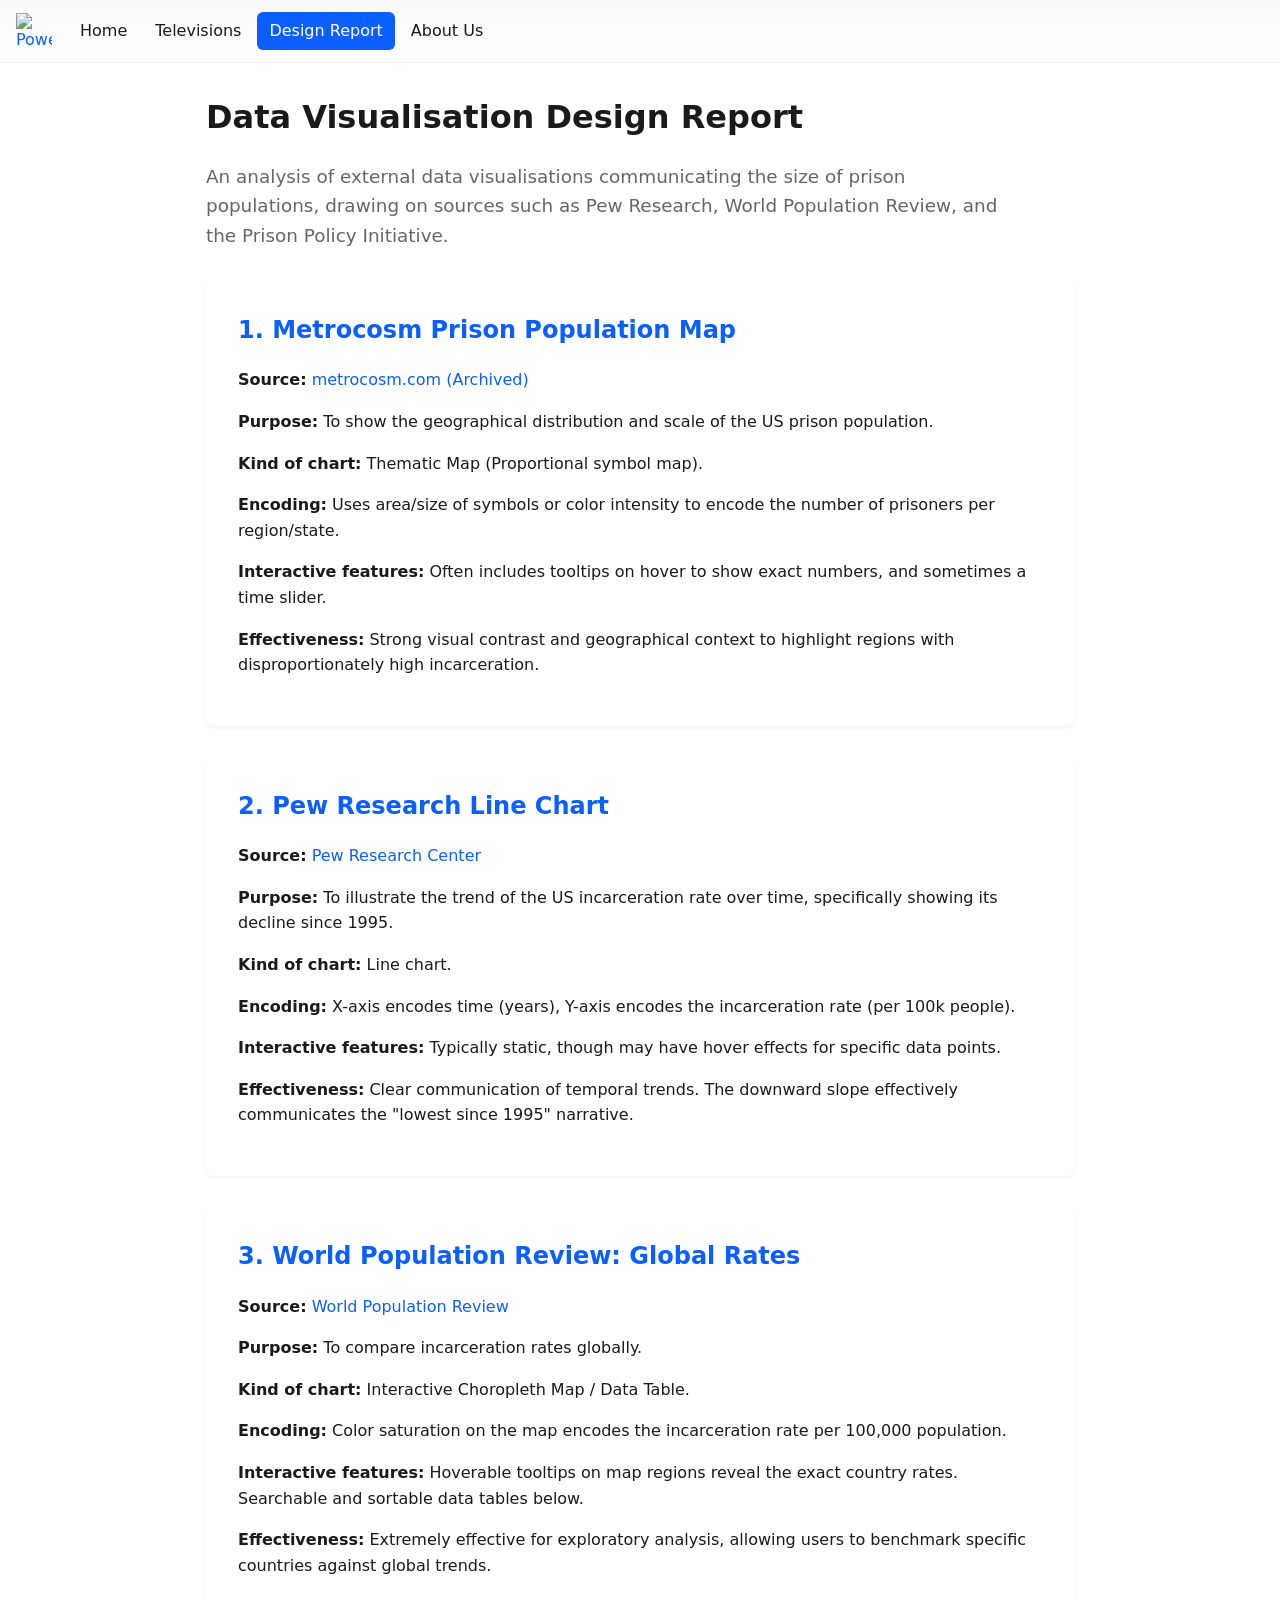
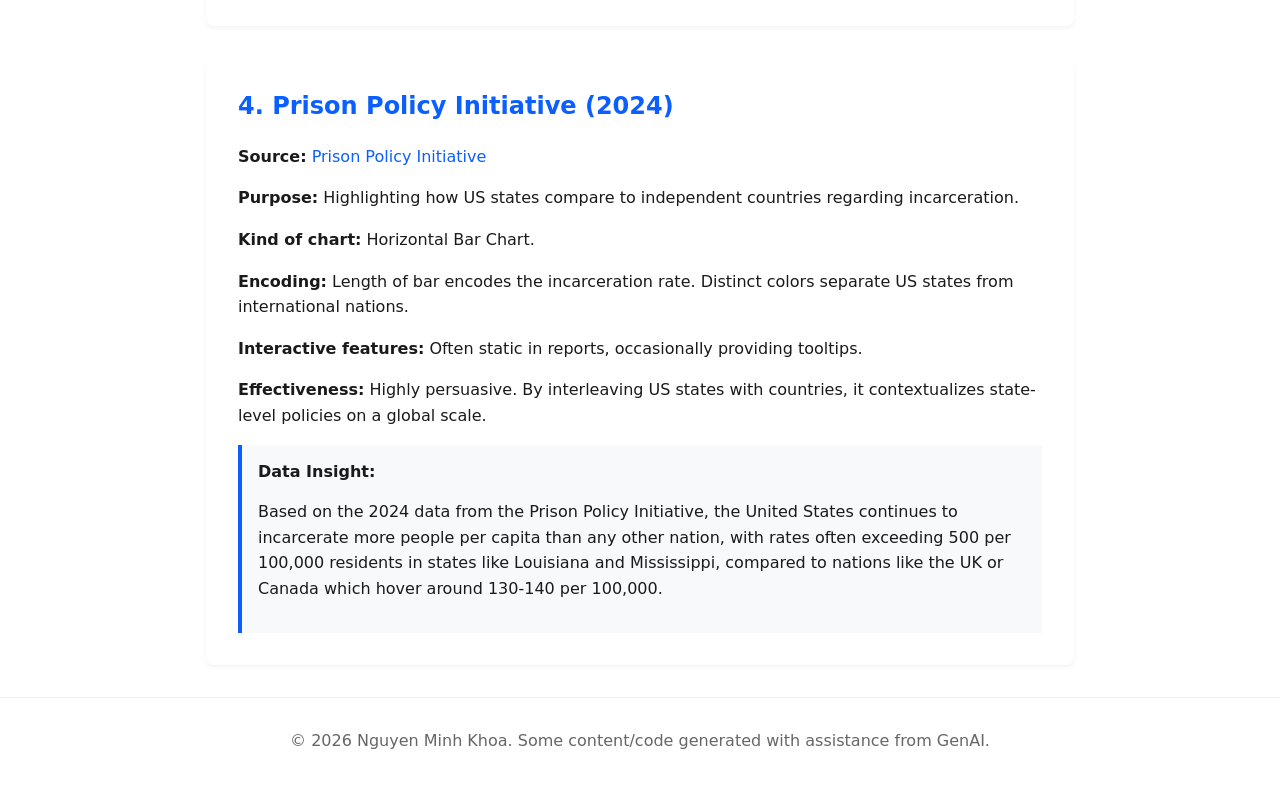
==== design.html @ 0a826f4a "Split Design Report to separate page & Add interactivity to all D3 charts" ====
<!doctype html>
<html lang="en">
  <head>
    <meta charset="utf-8" />
    <meta name="viewport" content="width=device-width,initial-scale=1" />
    <title>Appliance Energy — Design Report</title>
    <link rel="stylesheet" href="css/styles.css" />
    <style>
      .design-container {
        max-width: 900px;
        margin: 2rem auto;
        padding: 0 1rem;
      }
      .vis-section {
        background: #fff;
        border-radius: 8px;
        box-shadow: 0 2px 4px rgba(0,0,0,0.05);
        padding: 2rem;
        margin-bottom: 2rem;
      }
      .vis-section h2 {
        color: var(--brand);
        margin-top: 0;
      }
      .vis-section p {
        line-height: 1.6;
        color: var(--text);
      }
      .vis-section a {
        color: var(--brand);
        text-decoration: none;
      }
      .vis-section a:hover {
        text-decoration: underline;
      }
      .data-demo {
        margin-top: 1rem;
        padding: 1rem;
        background: #f8f9fa;
        border-left: 4px solid var(--brand);
      }
    </style>
  </head>

  <body>
    <header class="site-header">
      <a href="index.html" id="logo" class="logo" aria-label="Home">
        <img
          src="images/PowerIcon.png"
          alt="Power logo"
          width="36"
          height="36"
          aria-hidden="true"
        />
      </a>

      <nav class="top-nav" role="navigation" aria-label="Primary">
        <ul>
          <li><a href="index.html#home" class="nav-link">Home</a></li>
          <li><a href="index.html#televisions" class="nav-link">Televisions</a></li>
          <li><a href="design.html" class="nav-link active" aria-current="page">Design Report</a></li>
          <li><a href="index.html#about" class="nav-link">About Us</a></li>
        </ul>
      </nav>
    </header>

    <main class="design-container">
      <h1>Data Visualisation Design Report</h1>
      <p class="intro-text">
        An analysis of external data visualisations communicating the size of prison populations,
        drawing on sources such as Pew Research, World Population Review, and the Prison Policy Initiative.
      </p>

      <div class="vis-section">
        <h2>1. Metrocosm Prison Population Map</h2>
        <p><strong>Source:</strong> <a href="https://metrocosm.com/prison-population-map/" target="_blank">metrocosm.com (Archived)</a></p>
        <p><strong>Purpose:</strong> To show the geographical distribution and scale of the US prison population.</p>
        <p><strong>Kind of chart:</strong> Thematic Map (Proportional symbol map).</p>
        <p><strong>Encoding:</strong> Uses area/size of symbols or color intensity to encode the number of prisoners per region/state.</p>
        <p><strong>Interactive features:</strong> Often includes tooltips on hover to show exact numbers, and sometimes a time slider.</p>
        <p><strong>Effectiveness:</strong> Strong visual contrast and geographical context to highlight regions with disproportionately high incarceration.</p>
      </div>

      <div class="vis-section">
        <h2>2. Pew Research Line Chart</h2>
        <p><strong>Source:</strong> <a href="https://www.pewresearch.org/short-reads/2021/08/16/americas-incarceration-rate-lowest-since-1995" target="_blank">Pew Research Center</a></p>
        <p><strong>Purpose:</strong> To illustrate the trend of the US incarceration rate over time, specifically showing its decline since 1995.</p>
        <p><strong>Kind of chart:</strong> Line chart.</p>
        <p><strong>Encoding:</strong> X-axis encodes time (years), Y-axis encodes the incarceration rate (per 100k people).</p>
        <p><strong>Interactive features:</strong> Typically static, though may have hover effects for specific data points.</p>
        <p><strong>Effectiveness:</strong> Clear communication of temporal trends. The downward slope effectively communicates the "lowest since 1995" narrative.</p>
      </div>

      <div class="vis-section">
        <h2>3. World Population Review: Global Rates</h2>
        <p><strong>Source:</strong> <a href="https://worldpopulationreview.com/country-rankings/incarceration-rates-by-country" target="_blank">World Population Review</a></p>
        <p><strong>Purpose:</strong> To compare incarceration rates globally.</p>
        <p><strong>Kind of chart:</strong> Interactive Choropleth Map / Data Table.</p>
        <p><strong>Encoding:</strong> Color saturation on the map encodes the incarceration rate per 100,000 population.</p>
        <p><strong>Interactive features:</strong> Hoverable tooltips on map regions reveal the exact country rates. Searchable and sortable data tables below.</p>
        <p><strong>Effectiveness:</strong> Extremely effective for exploratory analysis, allowing users to benchmark specific countries against global trends.</p>
      </div>

      <div class="vis-section">
        <h2>4. Prison Policy Initiative (2024)</h2>
        <p><strong>Source:</strong> <a href="https://www.prisonpolicy.org/global/2024.html" target="_blank">Prison Policy Initiative</a></p>
        <p><strong>Purpose:</strong> Highlighting how US states compare to independent countries regarding incarceration.</p>
        <p><strong>Kind of chart:</strong> Horizontal Bar Chart.</p>
        <p><strong>Encoding:</strong> Length of bar encodes the incarceration rate. Distinct colors separate US states from international nations.</p>
        <p><strong>Interactive features:</strong> Often static in reports, occasionally providing tooltips.</p>
        <p><strong>Effectiveness:</strong> Highly persuasive. By interleaving US states with countries, it contextualizes state-level policies on a global scale.</p>
        
        <div class="data-demo">
          <strong>Data Insight:</strong>
          <p>
            Based on the 2024 data from the Prison Policy Initiative, the United States continues to incarcerate more people per capita than any other nation, with rates often exceeding 500 per 100,000 residents in states like Louisiana and Mississippi, compared to nations like the UK or Canada which hover around 130-140 per 100,000.
          </p>
        </div>
      </div>
    </main>

    <footer class="site-footer">
      <p>
        &copy; <span id="year"></span> Nguyen Minh Khoa. Some content/code generated with assistance from GenAI.
      </p>
    </footer>
    <script>document.getElementById("year").textContent = new Date().getFullYear();</script>
  </body>
</html>
---- css/styles.css ----
/* Simple stylesheet with CSS variables for easy palette changes */
:root{
  --brand: #0b5fff; /* primary brand color - change to match logo */
  --accent: #ff6b35;
  --bg: #ffffff;
  --text: #1a1a1a;
  --muted: #666666;
}

*{box-sizing:border-box}
body{font-family:system-ui,-apple-system,Segoe UI,Roboto,Ubuntu,'Helvetica Neue',Arial; margin:0;color:var(--text);background:var(--bg);line-height:1.4}

.site-header{display:flex;align-items:center;gap:1rem;padding:0.75rem 1rem;border-bottom:1px solid #eee;background:linear-gradient(180deg,rgba(0,0,0,0.02),transparent)}
.logo{color:var(--brand);display:inline-flex;align-items:center;text-decoration:none}
.logo svg{display:block}
.logo img{width:36px;height:36px;display:block}

.top-nav ul{list-style:none;margin:0;padding:0;display:flex;gap:0.25rem}
.top-nav a{display:inline-block;padding:0.5rem 0.75rem;color:var(--text);text-decoration:none;border-radius:6px;transition:background .12s,color .12s,transform .15s}
.top-nav a:hover{background:rgba(11,95,255,0.08);color:var(--brand);transform:translateY(-1px)}
.top-nav a:focus{outline:2px solid rgba(11,95,255,0.25);outline-offset:2px}
.top-nav a[aria-current="page"], .top-nav a.active{background:var(--brand);color:white}

main{padding:1rem}
.page{max-width:900px;margin:0 auto}
.page[hidden]{display:none}

.site-footer{margin-top:2rem;padding:1rem;border-top:1px solid #eee;text-align:center;color:var(--muted)}

/* Responsive: small screens */
@media (max-width:600px){
  .site-header{gap:0.5rem}
  .top-nav ul{gap:0}
  .top-nav a{padding:0.5rem}
}

/* Data Story Styles */
.intro-text {
  font-size: 1.15rem;
  color: var(--muted);
  max-width: 800px;
  margin-bottom: 2rem;
  line-height: 1.6;
}

.story-section {
  margin-bottom: 3rem;
  padding-bottom: 2rem;
  border-bottom: 1px solid #f0f0f0;
}

.story-section:last-child {
  border-bottom: none;
}

.story-section h2 {
  color: var(--brand);
  font-size: 1.5rem;
  margin-bottom: 1rem;
}

figure {
  margin: 1.5rem 0;
  background: #fafafa;
  padding: 1rem;
  border-radius: 8px;
  border: 1px solid #eee;
}

figure img {
  max-width: 100%;
  height: auto;
  display: block;
  margin: 0 auto;
}

figcaption {
  margin-top: 0.75rem;
  font-size: 0.9rem;
  color: var(--muted);
  text-align: center;
  font-style: italic;
}
/* D3 Responsive Container */
.responsive-svg-container {
  margin-right: auto;
  margin-left: auto;
  width: 100%;
  max-width: 1200px;
}
.responsive-svg-container svg {
  width: 100%;
  height: auto;
}

/* Additional styles from week 5 and 6 */
.chart-container {
    display: flex;
    flex-wrap: wrap;
    justify-content: center;
    gap: 20px;
}
.chart-section {
    background: #fff;
    padding: 20px;
    border-radius: 8px;
    box-shadow: 0 4px 6px rgba(0,0,0,0.1);
    width: 45%;
    min-width: 400px;
    display: flex;
    flex-direction: column;
    align-items: center;
}
.chart {
    width: 100%;
    height: 400px;
}
.chart svg {
    width: 100%;
    height: 100%;
}
.axis-label {
    font-size: 12px;
    font-weight: bold;
}
.tooltip {
    position: absolute;
    background: white;
    border: 1px solid #ddd;
    padding: 5px 10px;
    pointer-events: none;
    font-size: 12px;
    opacity: 0;
    transition: opacity 0.2s;
}
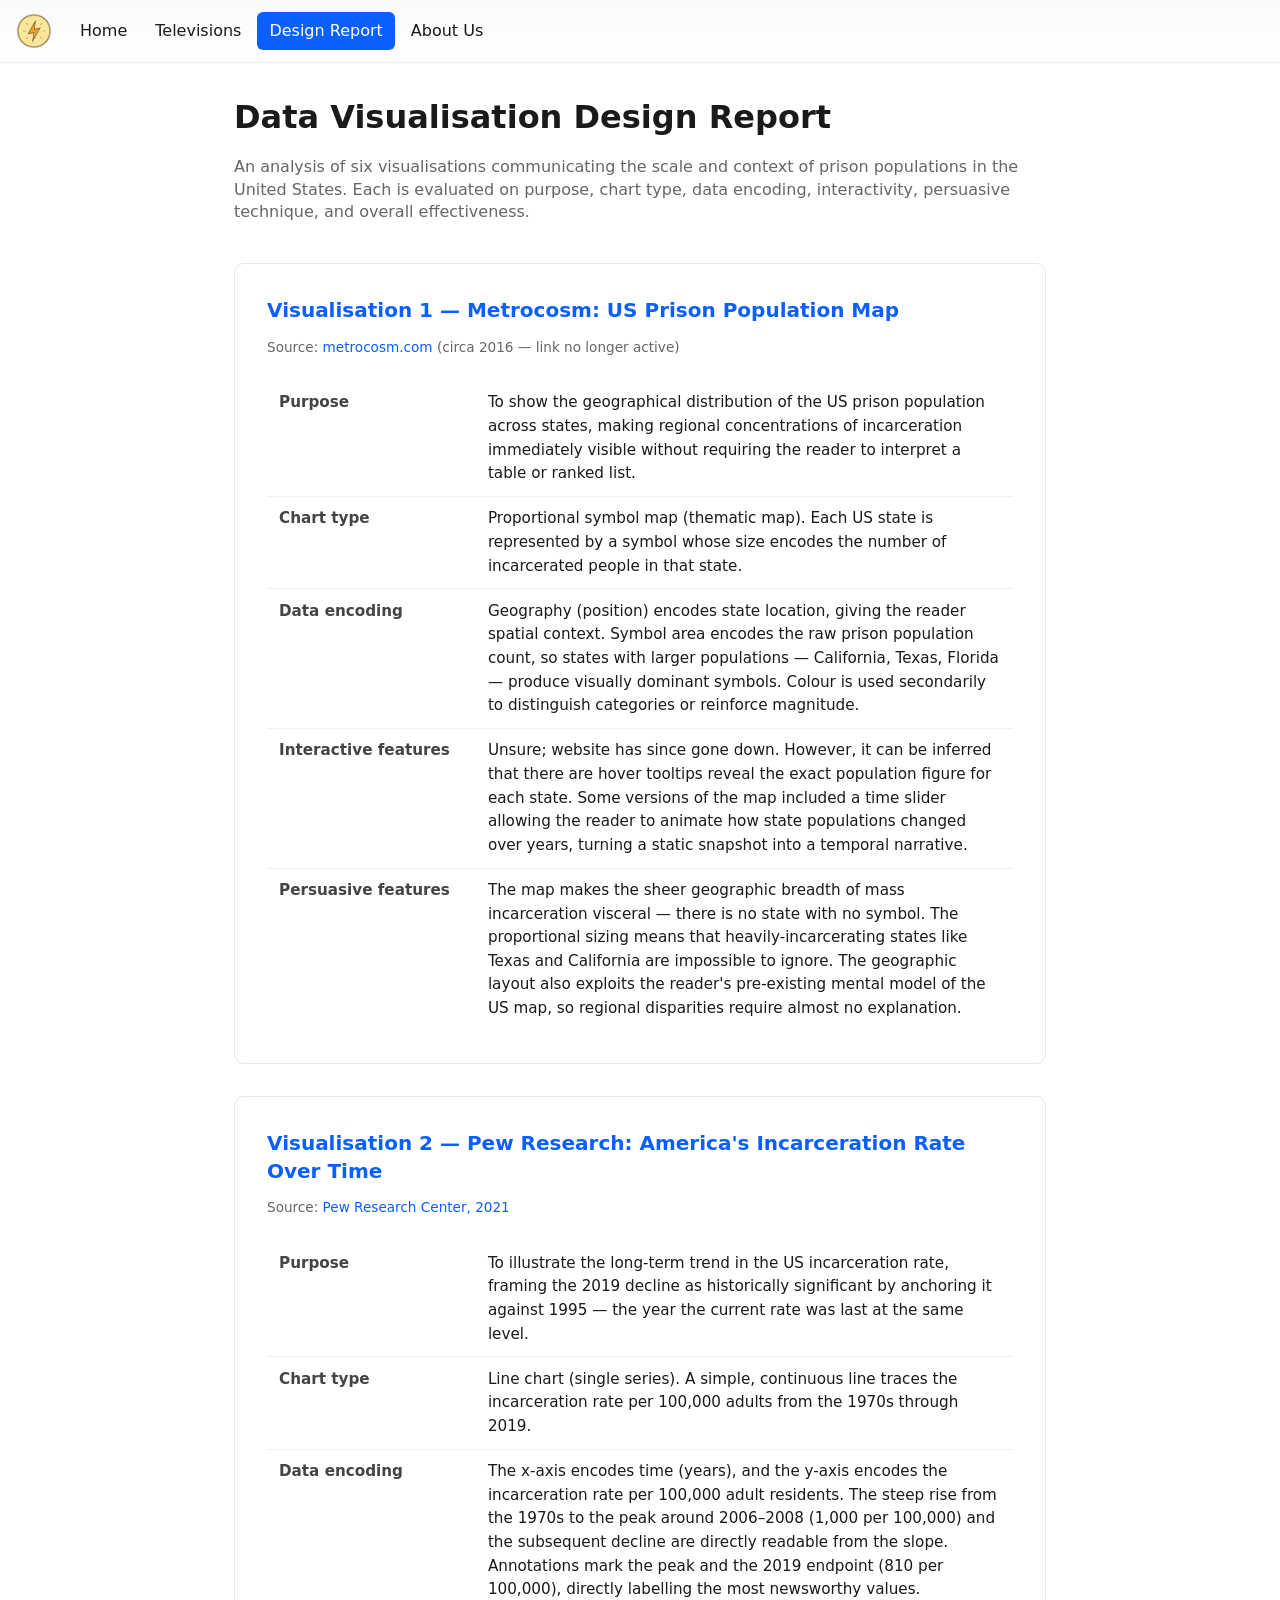
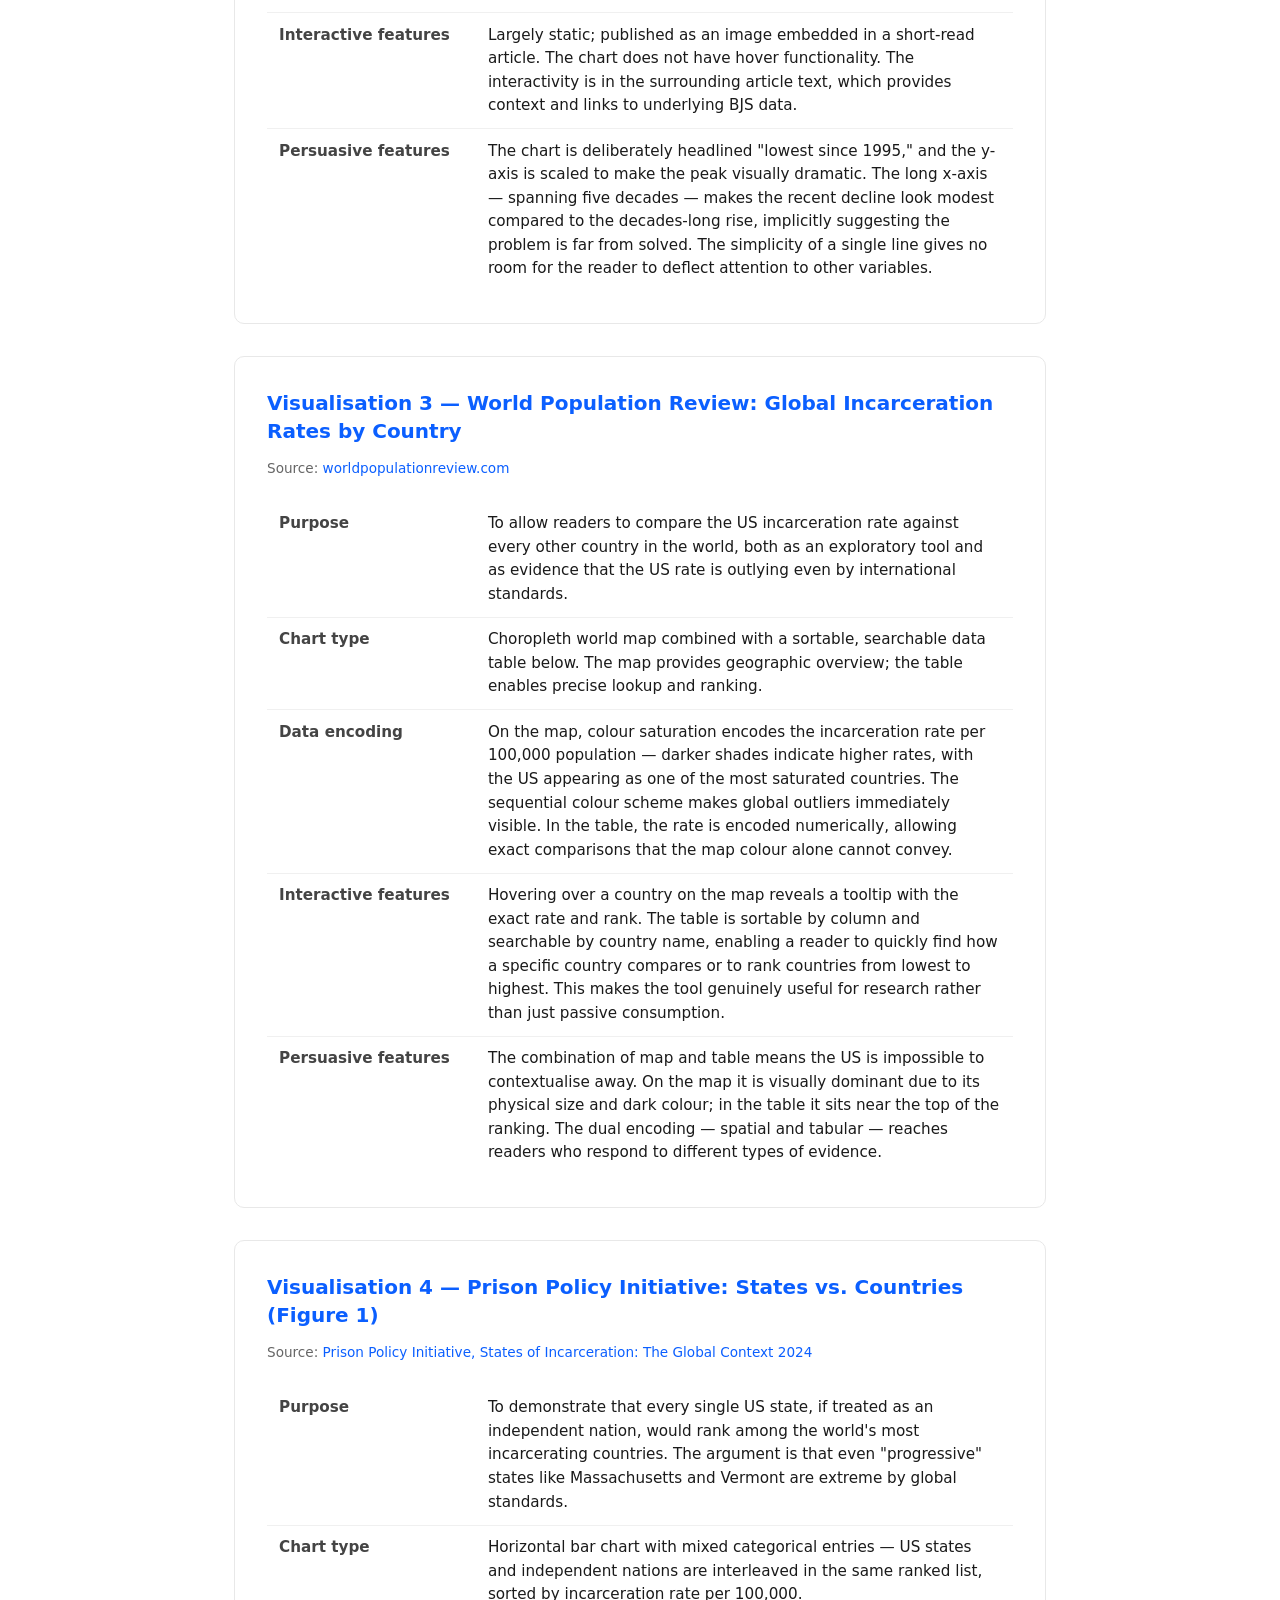
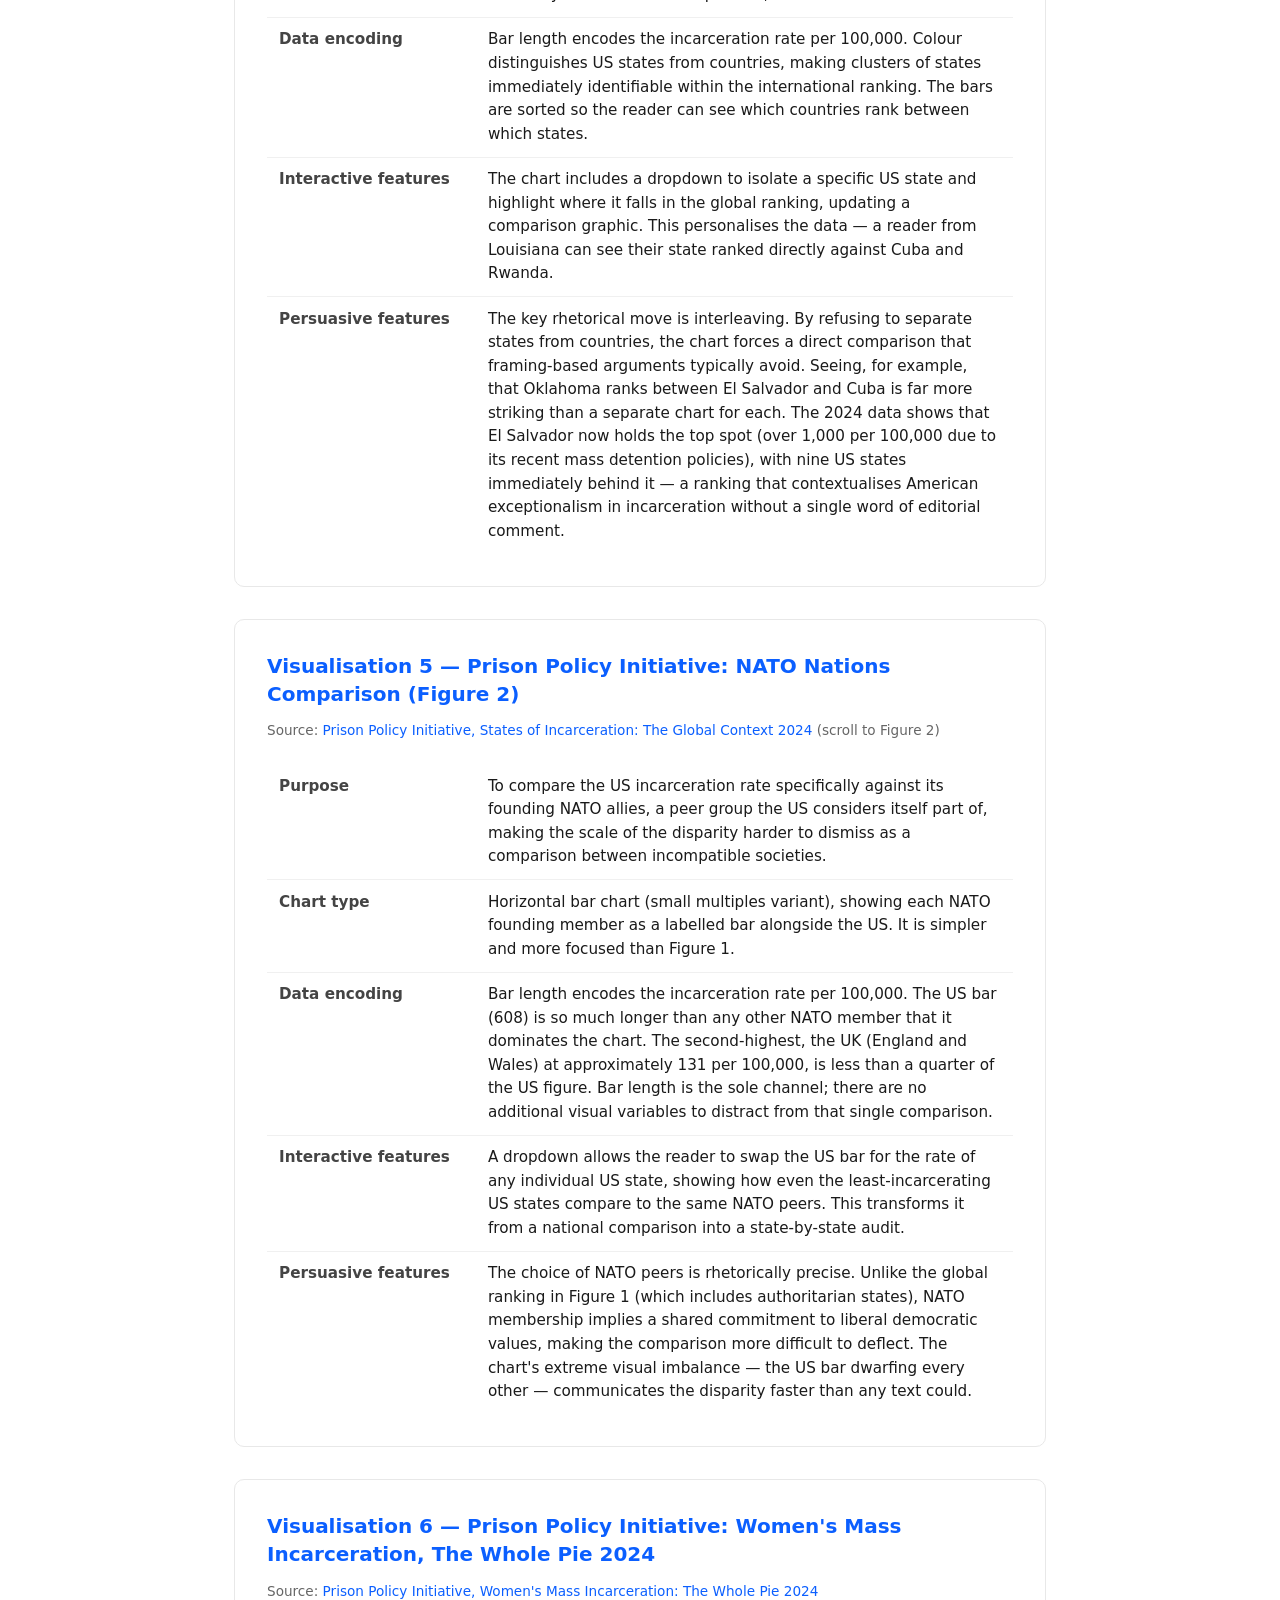
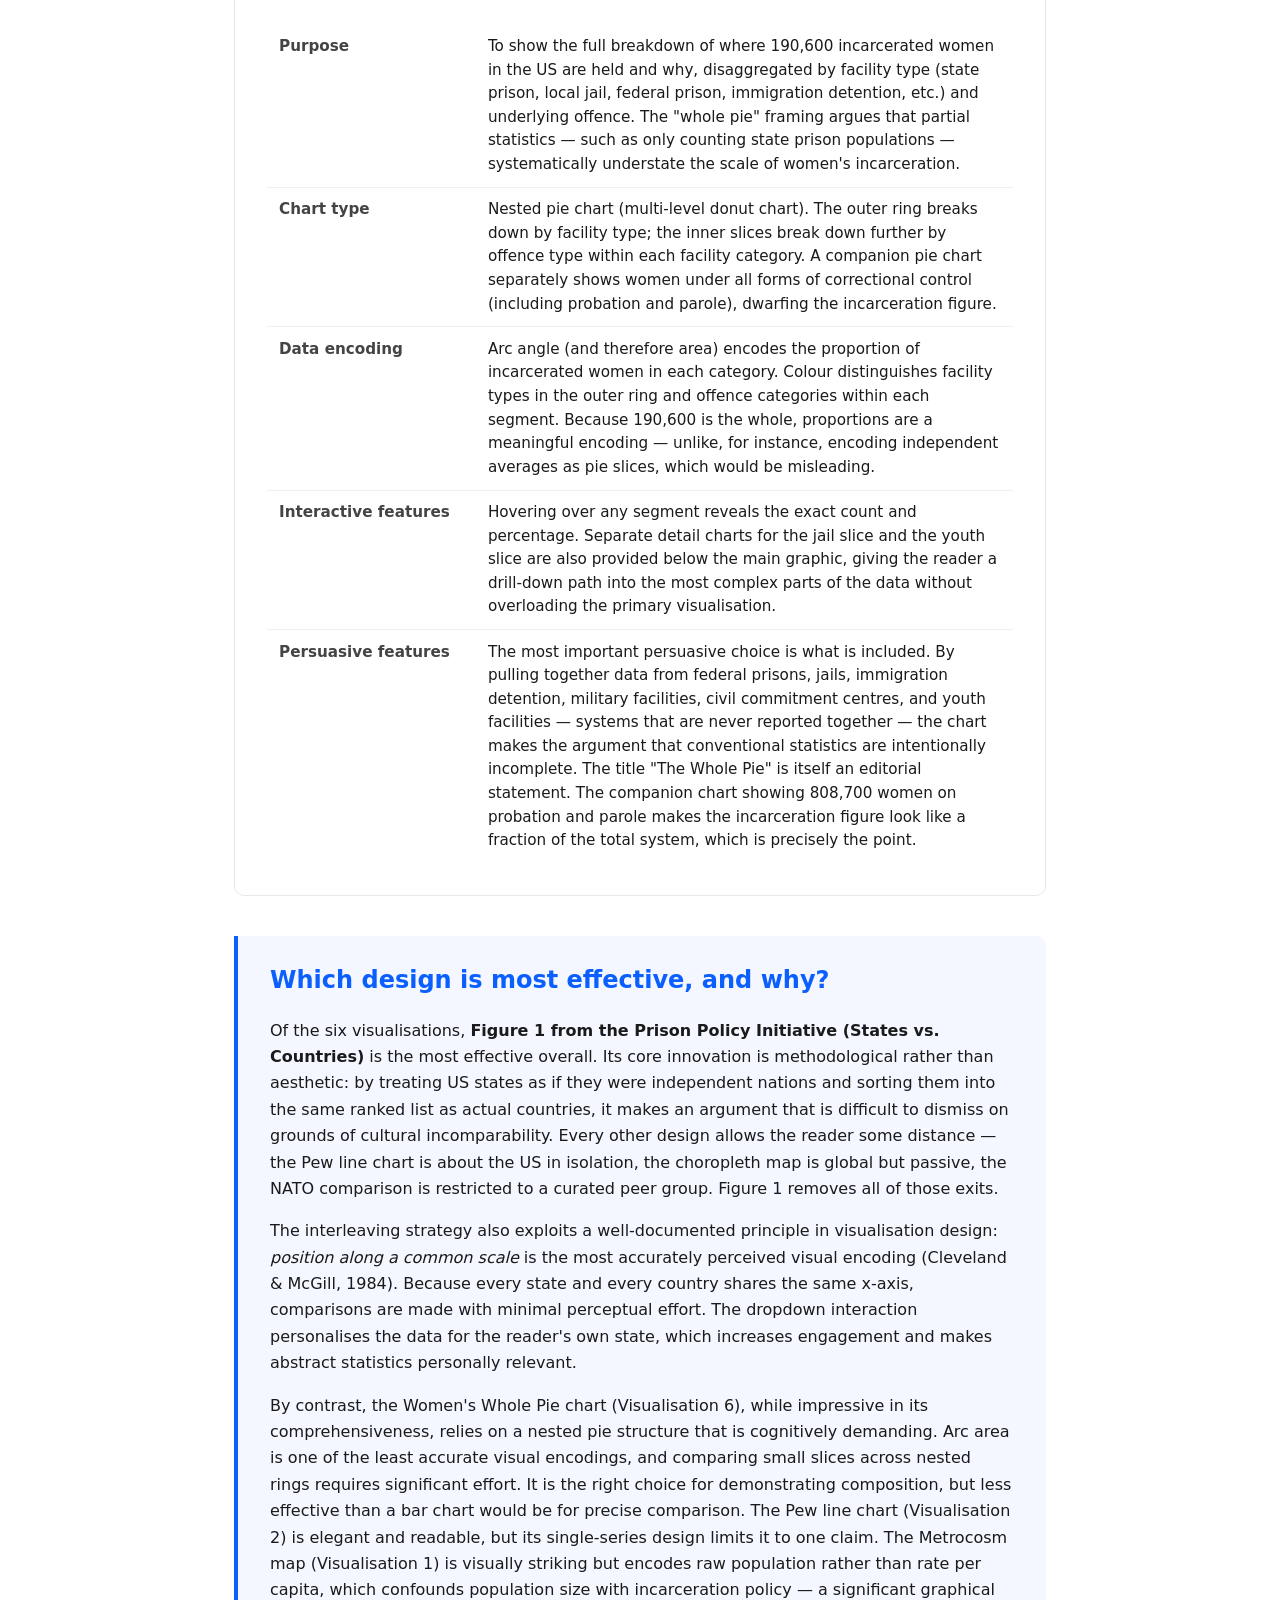
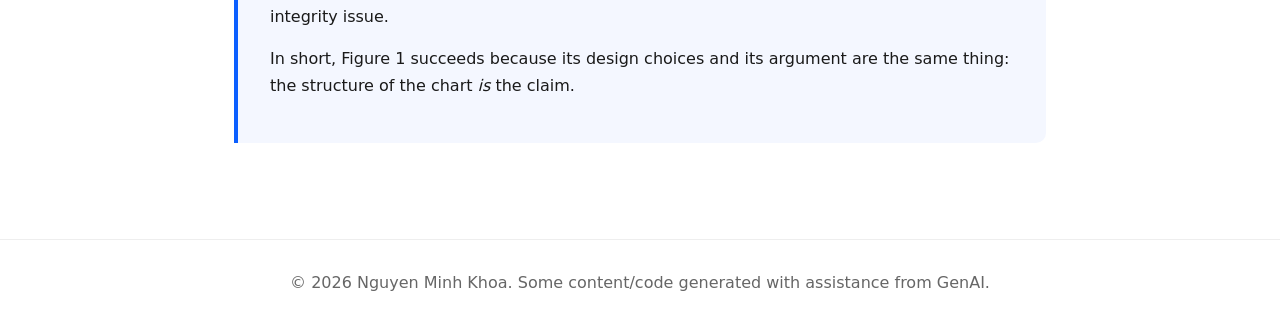
==== commit 0396d1fd: "Complete Week 7 design report with analysis of all 6 visualisations - Cover all 6 required visualisa" ====
--- a/design.html
+++ b/design.html
@@ -7,37 +7,77 @@
     <link rel="stylesheet" href="css/styles.css" />
     <style>
       .design-container {
-        max-width: 900px;
+        max-width: 860px;
         margin: 2rem auto;
-        padding: 0 1rem;
-      }
-      .vis-section {
-        background: #fff;
-        border-radius: 8px;
-        box-shadow: 0 2px 4px rgba(0,0,0,0.05);
+        padding: 0 1.5rem 4rem;
+      }
+      .design-container h1 {
+        font-size: 2rem;
+        color: #1a1a1a;
+        margin-bottom: 0.25rem;
+      }
+      .design-container > .subtitle {
+        color: var(--muted);
+        font-size: 1rem;
+        margin-bottom: 2.5rem;
+      }
+      .vis-card {
+        border: 1px solid #e8e8e8;
+        border-radius: 10px;
         padding: 2rem;
         margin-bottom: 2rem;
-      }
-      .vis-section h2 {
+        background: #fff;
+      }
+      .vis-card h2 {
         color: var(--brand);
-        margin-top: 0;
-      }
-      .vis-section p {
-        line-height: 1.6;
-        color: var(--text);
-      }
-      .vis-section a {
+        font-size: 1.25rem;
+        margin: 0 0 0.25rem;
+      }
+      .vis-source {
+        font-size: 0.85rem;
+        color: var(--muted);
+        margin-bottom: 1.5rem;
+      }
+      .vis-source a {
         color: var(--brand);
         text-decoration: none;
       }
-      .vis-section a:hover {
+      .vis-source a:hover {
         text-decoration: underline;
       }
-      .data-demo {
-        margin-top: 1rem;
-        padding: 1rem;
-        background: #f8f9fa;
+      .qa-table {
+        width: 100%;
+        border-collapse: collapse;
+        font-size: 0.95rem;
+      }
+      .qa-table tr + tr td {
+        border-top: 1px solid #f0f0f0;
+      }
+      .qa-table td {
+        padding: 0.65rem 0.75rem;
+        vertical-align: top;
+        line-height: 1.55;
+      }
+      .qa-table td:first-child {
+        width: 28%;
+        font-weight: 600;
+        color: #444;
+        white-space: nowrap;
+      }
+      .conclusion-card {
+        background: #f4f7ff;
         border-left: 4px solid var(--brand);
+        border-radius: 0 10px 10px 0;
+        padding: 1.75rem 2rem;
+        margin-top: 2.5rem;
+      }
+      .conclusion-card h2 {
+        margin-top: 0;
+        color: var(--brand);
+      }
+      .conclusion-card p {
+        line-height: 1.65;
+        color: var(--text);
       }
     </style>
   </head>
@@ -53,77 +93,506 @@
           aria-hidden="true"
         />
       </a>
-
       <nav class="top-nav" role="navigation" aria-label="Primary">
         <ul>
-          <li><a href="index.html#home" class="nav-link">Home</a></li>
-          <li><a href="index.html#televisions" class="nav-link">Televisions</a></li>
-          <li><a href="design.html" class="nav-link active" aria-current="page">Design Report</a></li>
-          <li><a href="index.html#about" class="nav-link">About Us</a></li>
+          <li><a href="index.html" class="nav-link">Home</a></li>
+          <li><a href="index.html" class="nav-link">Televisions</a></li>
+          <li>
+            <a href="design.html" class="nav-link active" aria-current="page"
+              >Design Report</a
+            >
+          </li>
+          <li><a href="index.html" class="nav-link">About Us</a></li>
         </ul>
       </nav>
     </header>
 
     <main class="design-container">
       <h1>Data Visualisation Design Report</h1>
-      <p class="intro-text">
-        An analysis of external data visualisations communicating the size of prison populations,
-        drawing on sources such as Pew Research, World Population Review, and the Prison Policy Initiative.
+      <p class="subtitle">
+        An analysis of six visualisations communicating the scale and context of
+        prison populations in the United States. Each is evaluated on purpose,
+        chart type, data encoding, interactivity, persuasive technique, and
+        overall effectiveness.
       </p>
 
-      <div class="vis-section">
-        <h2>1. Metrocosm Prison Population Map</h2>
-        <p><strong>Source:</strong> <a href="https://metrocosm.com/prison-population-map/" target="_blank">metrocosm.com (Archived)</a></p>
-        <p><strong>Purpose:</strong> To show the geographical distribution and scale of the US prison population.</p>
-        <p><strong>Kind of chart:</strong> Thematic Map (Proportional symbol map).</p>
-        <p><strong>Encoding:</strong> Uses area/size of symbols or color intensity to encode the number of prisoners per region/state.</p>
-        <p><strong>Interactive features:</strong> Often includes tooltips on hover to show exact numbers, and sometimes a time slider.</p>
-        <p><strong>Effectiveness:</strong> Strong visual contrast and geographical context to highlight regions with disproportionately high incarceration.</p>
-      </div>
-
-      <div class="vis-section">
-        <h2>2. Pew Research Line Chart</h2>
-        <p><strong>Source:</strong> <a href="https://www.pewresearch.org/short-reads/2021/08/16/americas-incarceration-rate-lowest-since-1995" target="_blank">Pew Research Center</a></p>
-        <p><strong>Purpose:</strong> To illustrate the trend of the US incarceration rate over time, specifically showing its decline since 1995.</p>
-        <p><strong>Kind of chart:</strong> Line chart.</p>
-        <p><strong>Encoding:</strong> X-axis encodes time (years), Y-axis encodes the incarceration rate (per 100k people).</p>
-        <p><strong>Interactive features:</strong> Typically static, though may have hover effects for specific data points.</p>
-        <p><strong>Effectiveness:</strong> Clear communication of temporal trends. The downward slope effectively communicates the "lowest since 1995" narrative.</p>
-      </div>
-
-      <div class="vis-section">
-        <h2>3. World Population Review: Global Rates</h2>
-        <p><strong>Source:</strong> <a href="https://worldpopulationreview.com/country-rankings/incarceration-rates-by-country" target="_blank">World Population Review</a></p>
-        <p><strong>Purpose:</strong> To compare incarceration rates globally.</p>
-        <p><strong>Kind of chart:</strong> Interactive Choropleth Map / Data Table.</p>
-        <p><strong>Encoding:</strong> Color saturation on the map encodes the incarceration rate per 100,000 population.</p>
-        <p><strong>Interactive features:</strong> Hoverable tooltips on map regions reveal the exact country rates. Searchable and sortable data tables below.</p>
-        <p><strong>Effectiveness:</strong> Extremely effective for exploratory analysis, allowing users to benchmark specific countries against global trends.</p>
-      </div>
-
-      <div class="vis-section">
-        <h2>4. Prison Policy Initiative (2024)</h2>
-        <p><strong>Source:</strong> <a href="https://www.prisonpolicy.org/global/2024.html" target="_blank">Prison Policy Initiative</a></p>
-        <p><strong>Purpose:</strong> Highlighting how US states compare to independent countries regarding incarceration.</p>
-        <p><strong>Kind of chart:</strong> Horizontal Bar Chart.</p>
-        <p><strong>Encoding:</strong> Length of bar encodes the incarceration rate. Distinct colors separate US states from international nations.</p>
-        <p><strong>Interactive features:</strong> Often static in reports, occasionally providing tooltips.</p>
-        <p><strong>Effectiveness:</strong> Highly persuasive. By interleaving US states with countries, it contextualizes state-level policies on a global scale.</p>
-        
-        <div class="data-demo">
-          <strong>Data Insight:</strong>
-          <p>
-            Based on the 2024 data from the Prison Policy Initiative, the United States continues to incarcerate more people per capita than any other nation, with rates often exceeding 500 per 100,000 residents in states like Louisiana and Mississippi, compared to nations like the UK or Canada which hover around 130-140 per 100,000.
-          </p>
-        </div>
+      <!-- VIS 1 -->
+      <div class="vis-card">
+        <h2>Visualisation 1 — Metrocosm: US Prison Population Map</h2>
+        <p class="vis-source">
+          Source:
+          <a
+            href="https://metrocosm.com/prison-population-map/"
+            target="_blank"
+            rel="noopener"
+            >metrocosm.com</a
+          >
+          (circa 2016 — link no longer active)
+        </p>
+        <table class="qa-table">
+          <tr>
+            <td>Purpose</td>
+            <td>
+              To show the geographical distribution of the US prison population
+              across states, making regional concentrations of incarceration
+              immediately visible without requiring the reader to interpret a
+              table or ranked list.
+            </td>
+          </tr>
+          <tr>
+            <td>Chart type</td>
+            <td>
+              Proportional symbol map (thematic map). Each US state is
+              represented by a symbol whose size encodes the number of
+              incarcerated people in that state.
+            </td>
+          </tr>
+          <tr>
+            <td>Data encoding</td>
+            <td>
+              Geography (position) encodes state location, giving the reader
+              spatial context. Symbol area encodes the raw prison population
+              count, so states with larger populations — California, Texas,
+              Florida — produce visually dominant symbols. Colour is used
+              secondarily to distinguish categories or reinforce magnitude.
+            </td>
+          </tr>
+          <tr>
+            <td>Interactive features</td>
+            <td>
+              Unsure; website has since gone down. However, it can be inferred that there are hover tooltips reveal the exact population figure for each state.
+              Some versions of the map included a time slider allowing the
+              reader to animate how state populations changed over years,
+              turning a static snapshot into a temporal narrative.
+            </td>
+          </tr>
+          <tr>
+            <td>Persuasive features</td>
+            <td>
+              The map makes the sheer geographic breadth of mass incarceration
+              visceral — there is no state with no symbol. The proportional
+              sizing means that heavily-incarcerating states like Texas and
+              California are impossible to ignore. The geographic layout also
+              exploits the reader's pre-existing mental model of the US map, so
+              regional disparities require almost no explanation.
+            </td>
+          </tr>
+        </table>
+      </div>
+
+      <!-- VIS 2 -->
+      <div class="vis-card">
+        <h2>
+          Visualisation 2 — Pew Research: America's Incarceration Rate Over Time
+        </h2>
+        <p class="vis-source">
+          Source:
+          <a
+            href="https://www.pewresearch.org/short-reads/2021/08/16/americas-incarceration-rate-lowest-since-1995"
+            target="_blank"
+            rel="noopener"
+            >Pew Research Center, 2021</a
+          >
+        </p>
+        <table class="qa-table">
+          <tr>
+            <td>Purpose</td>
+            <td>
+              To illustrate the long-term trend in the US incarceration rate,
+              framing the 2019 decline as historically significant by anchoring
+              it against 1995 — the year the current rate was last at the same
+              level.
+            </td>
+          </tr>
+          <tr>
+            <td>Chart type</td>
+            <td>
+              Line chart (single series). A simple, continuous line traces the
+              incarceration rate per 100,000 adults from the 1970s through 2019.
+            </td>
+          </tr>
+          <tr>
+            <td>Data encoding</td>
+            <td>
+              The x-axis encodes time (years), and the y-axis encodes the
+              incarceration rate per 100,000 adult residents. The steep rise
+              from the 1970s to the peak around 2006–2008 (1,000 per 100,000)
+              and the subsequent decline are directly readable from the slope.
+              Annotations mark the peak and the 2019 endpoint (810 per 100,000),
+              directly labelling the most newsworthy values.
+            </td>
+          </tr>
+          <tr>
+            <td>Interactive features</td>
+            <td>
+              Largely static; published as an image embedded in a short-read
+              article. The chart does not have hover functionality. The
+              interactivity is in the surrounding article text, which provides
+              context and links to underlying BJS data.
+            </td>
+          </tr>
+          <tr>
+            <td>Persuasive features</td>
+            <td>
+              The chart is deliberately headlined "lowest since 1995," and the
+              y-axis is scaled to make the peak visually dramatic. The long
+              x-axis — spanning five decades — makes the recent decline look
+              modest compared to the decades-long rise, implicitly suggesting
+              the problem is far from solved. The simplicity of a single line
+              gives no room for the reader to deflect attention to other
+              variables.
+            </td>
+          </tr>
+        </table>
+      </div>
+
+      <!-- VIS 3 -->
+      <div class="vis-card">
+        <h2>
+          Visualisation 3 — World Population Review: Global Incarceration Rates
+          by Country
+        </h2>
+        <p class="vis-source">
+          Source:
+          <a
+            href="https://worldpopulationreview.com/country-rankings/incarceration-rates-by-country"
+            target="_blank"
+            rel="noopener"
+            >worldpopulationreview.com</a
+          >
+        </p>
+        <table class="qa-table">
+          <tr>
+            <td>Purpose</td>
+            <td>
+              To allow readers to compare the US incarceration rate against
+              every other country in the world, both as an exploratory tool and
+              as evidence that the US rate is outlying even by international
+              standards.
+            </td>
+          </tr>
+          <tr>
+            <td>Chart type</td>
+            <td>
+              Choropleth world map combined with a sortable, searchable data
+              table below. The map provides geographic overview; the table
+              enables precise lookup and ranking.
+            </td>
+          </tr>
+          <tr>
+            <td>Data encoding</td>
+            <td>
+              On the map, colour saturation encodes the incarceration rate per
+              100,000 population — darker shades indicate higher rates, with the
+              US appearing as one of the most saturated countries. The
+              sequential colour scheme makes global outliers immediately
+              visible. In the table, the rate is encoded numerically, allowing
+              exact comparisons that the map colour alone cannot convey.
+            </td>
+          </tr>
+          <tr>
+            <td>Interactive features</td>
+            <td>
+              Hovering over a country on the map reveals a tooltip with the
+              exact rate and rank. The table is sortable by column and
+              searchable by country name, enabling a reader to quickly find how
+              a specific country compares or to rank countries from lowest to
+              highest. This makes the tool genuinely useful for research rather
+              than just passive consumption.
+            </td>
+          </tr>
+          <tr>
+            <td>Persuasive features</td>
+            <td>
+              The combination of map and table means the US is impossible to
+              contextualise away. On the map it is visually dominant due to its
+              physical size and dark colour; in the table it sits near the top
+              of the ranking. The dual encoding — spatial and tabular — reaches
+              readers who respond to different types of evidence.
+            </td>
+          </tr>
+        </table>
+      </div>
+
+      <!-- VIS 4 -->
+      <div class="vis-card">
+        <h2>
+          Visualisation 4 — Prison Policy Initiative: States vs. Countries
+          (Figure 1)
+        </h2>
+        <p class="vis-source">
+          Source:
+          <a
+            href="https://www.prisonpolicy.org/global/2024.html"
+            target="_blank"
+            rel="noopener"
+            >Prison Policy Initiative, States of Incarceration: The Global
+            Context 2024</a
+          >
+        </p>
+        <table class="qa-table">
+          <tr>
+            <td>Purpose</td>
+            <td>
+              To demonstrate that every single US state, if treated as an
+              independent nation, would rank among the world's most
+              incarcerating countries. The argument is that even "progressive"
+              states like Massachusetts and Vermont are extreme by global
+              standards.
+            </td>
+          </tr>
+          <tr>
+            <td>Chart type</td>
+            <td>
+              Horizontal bar chart with mixed categorical entries — US states
+              and independent nations are interleaved in the same ranked list,
+              sorted by incarceration rate per 100,000.
+            </td>
+          </tr>
+          <tr>
+            <td>Data encoding</td>
+            <td>
+              Bar length encodes the incarceration rate per 100,000. Colour
+              distinguishes US states from countries, making clusters of states
+              immediately identifiable within the international ranking. The
+              bars are sorted so the reader can see which countries rank between
+              which states.
+            </td>
+          </tr>
+          <tr>
+            <td>Interactive features</td>
+            <td>
+              The chart includes a dropdown to isolate a specific US state and
+              highlight where it falls in the global ranking, updating a
+              comparison graphic. This personalises the data — a reader from
+              Louisiana can see their state ranked directly against Cuba and
+              Rwanda.
+            </td>
+          </tr>
+          <tr>
+            <td>Persuasive features</td>
+            <td>
+              The key rhetorical move is interleaving. By refusing to separate
+              states from countries, the chart forces a direct comparison that
+              framing-based arguments typically avoid. Seeing, for example, that
+              Oklahoma ranks between El Salvador and Cuba is far more striking
+              than a separate chart for each. The 2024 data shows that El
+              Salvador now holds the top spot (over 1,000 per 100,000 due to its
+              recent mass detention policies), with nine US states immediately
+              behind it — a ranking that contextualises American exceptionalism
+              in incarceration without a single word of editorial comment.
+            </td>
+          </tr>
+        </table>
+      </div>
+
+      <!-- VIS 5 -->
+      <div class="vis-card">
+        <h2>
+          Visualisation 5 — Prison Policy Initiative: NATO Nations Comparison
+          (Figure 2)
+        </h2>
+        <p class="vis-source">
+          Source:
+          <a
+            href="https://www.prisonpolicy.org/global/2024.html"
+            target="_blank"
+            rel="noopener"
+            >Prison Policy Initiative, States of Incarceration: The Global
+            Context 2024</a
+          >
+          (scroll to Figure 2)
+        </p>
+        <table class="qa-table">
+          <tr>
+            <td>Purpose</td>
+            <td>
+              To compare the US incarceration rate specifically against its
+              founding NATO allies, a peer group the US considers itself part
+              of, making the scale of the disparity harder to dismiss as a
+              comparison between incompatible societies.
+            </td>
+          </tr>
+          <tr>
+            <td>Chart type</td>
+            <td>
+              Horizontal bar chart (small multiples variant), showing each NATO
+              founding member as a labelled bar alongside the US. It is simpler
+              and more focused than Figure 1.
+            </td>
+          </tr>
+          <tr>
+            <td>Data encoding</td>
+            <td>
+              Bar length encodes the incarceration rate per 100,000. The US bar
+              (608) is so much longer than any other NATO member that it
+              dominates the chart. The second-highest, the UK (England and
+              Wales) at approximately 131 per 100,000, is less than a quarter of
+              the US figure. Bar length is the sole channel; there are no
+              additional visual variables to distract from that single
+              comparison.
+            </td>
+          </tr>
+          <tr>
+            <td>Interactive features</td>
+            <td>
+              A dropdown allows the reader to swap the US bar for the rate of
+              any individual US state, showing how even the least-incarcerating
+              US states compare to the same NATO peers. This transforms it from
+              a national comparison into a state-by-state audit.
+            </td>
+          </tr>
+          <tr>
+            <td>Persuasive features</td>
+            <td>
+              The choice of NATO peers is rhetorically precise. Unlike the
+              global ranking in Figure 1 (which includes authoritarian states),
+              NATO membership implies a shared commitment to liberal democratic
+              values, making the comparison more difficult to deflect. The
+              chart's extreme visual imbalance — the US bar dwarfing every other
+              — communicates the disparity faster than any text could.
+            </td>
+          </tr>
+        </table>
+      </div>
+
+      <!-- VIS 6 -->
+      <div class="vis-card">
+        <h2>
+          Visualisation 6 — Prison Policy Initiative: Women's Mass
+          Incarceration, The Whole Pie 2024
+        </h2>
+        <p class="vis-source">
+          Source:
+          <a
+            href="https://www.prisonpolicy.org/reports/pie2024women.html"
+            target="_blank"
+            rel="noopener"
+            >Prison Policy Initiative, Women's Mass Incarceration: The Whole Pie
+            2024</a
+          >
+        </p>
+        <table class="qa-table">
+          <tr>
+            <td>Purpose</td>
+            <td>
+              To show the full breakdown of where 190,600 incarcerated women in
+              the US are held and why, disaggregated by facility type (state
+              prison, local jail, federal prison, immigration detention, etc.)
+              and underlying offence. The "whole pie" framing argues that
+              partial statistics — such as only counting state prison
+              populations — systematically understate the scale of women's
+              incarceration.
+            </td>
+          </tr>
+          <tr>
+            <td>Chart type</td>
+            <td>
+              Nested pie chart (multi-level donut chart). The outer ring breaks
+              down by facility type; the inner slices break down further by
+              offence type within each facility category. A companion pie chart
+              separately shows women under all forms of correctional control
+              (including probation and parole), dwarfing the incarceration
+              figure.
+            </td>
+          </tr>
+          <tr>
+            <td>Data encoding</td>
+            <td>
+              Arc angle (and therefore area) encodes the proportion of
+              incarcerated women in each category. Colour distinguishes facility
+              types in the outer ring and offence categories within each
+              segment. Because 190,600 is the whole, proportions are a
+              meaningful encoding — unlike, for instance, encoding independent
+              averages as pie slices, which would be misleading.
+            </td>
+          </tr>
+          <tr>
+            <td>Interactive features</td>
+            <td>
+              Hovering over any segment reveals the exact count and percentage.
+              Separate detail charts for the jail slice and the youth slice are
+              also provided below the main graphic, giving the reader a
+              drill-down path into the most complex parts of the data without
+              overloading the primary visualisation.
+            </td>
+          </tr>
+          <tr>
+            <td>Persuasive features</td>
+            <td>
+              The most important persuasive choice is what is included. By
+              pulling together data from federal prisons, jails, immigration
+              detention, military facilities, civil commitment centres, and
+              youth facilities — systems that are never reported together — the
+              chart makes the argument that conventional statistics are
+              intentionally incomplete. The title "The Whole Pie" is itself an
+              editorial statement. The companion chart showing 808,700 women on
+              probation and parole makes the incarceration figure look like a
+              fraction of the total system, which is precisely the point.
+            </td>
+          </tr>
+        </table>
+      </div>
+
+      <!-- CONCLUSION -->
+      <div class="conclusion-card">
+        <h2>Which design is most effective, and why?</h2>
+        <p>
+          Of the six visualisations,
+          <strong
+            >Figure 1 from the Prison Policy Initiative (States vs.
+            Countries)</strong
+          >
+          is the most effective overall. Its core innovation is methodological
+          rather than aesthetic: by treating US states as if they were
+          independent nations and sorting them into the same ranked list as
+          actual countries, it makes an argument that is difficult to dismiss on
+          grounds of cultural incomparability. Every other design allows the
+          reader some distance — the Pew line chart is about the US in
+          isolation, the choropleth map is global but passive, the NATO
+          comparison is restricted to a curated peer group. Figure 1 removes all
+          of those exits.
+        </p>
+        <p>
+          The interleaving strategy also exploits a well-documented principle in
+          visualisation design: <em>position along a common scale</em> is the
+          most accurately perceived visual encoding (Cleveland & McGill, 1984).
+          Because every state and every country shares the same x-axis,
+          comparisons are made with minimal perceptual effort. The dropdown
+          interaction personalises the data for the reader's own state, which
+          increases engagement and makes abstract statistics personally
+          relevant.
+        </p>
+        <p>
+          By contrast, the Women's Whole Pie chart (Visualisation 6), while
+          impressive in its comprehensiveness, relies on a nested pie structure
+          that is cognitively demanding. Arc area is one of the least accurate
+          visual encodings, and comparing small slices across nested rings
+          requires significant effort. It is the right choice for demonstrating
+          composition, but less effective than a bar chart would be for precise
+          comparison. The Pew line chart (Visualisation 2) is elegant and
+          readable, but its single-series design limits it to one claim. The
+          Metrocosm map (Visualisation 1) is visually striking but encodes raw
+          population rather than rate per capita, which confounds population
+          size with incarceration policy — a significant graphical integrity
+          issue.
+        </p>
+        <p>
+          In short, Figure 1 succeeds because its design choices and its
+          argument are the same thing: the structure of the chart
+          <em>is</em> the claim.
+        </p>
       </div>
     </main>
 
     <footer class="site-footer">
       <p>
-        &copy; <span id="year"></span> Nguyen Minh Khoa. Some content/code generated with assistance from GenAI.
+        &copy; <span id="year"></span> Nguyen Minh Khoa. Some content/code
+        generated with assistance from GenAI.
       </p>
     </footer>
-    <script>document.getElementById("year").textContent = new Date().getFullYear();</script>
+    <script>
+      document.getElementById("year").textContent = new Date().getFullYear();
+    </script>
   </body>
 </html>
--- a/css/styles.css
+++ b/css/styles.css
@@ -1,5 +1,5 @@
 /* Simple stylesheet with CSS variables for easy palette changes */
-:root{
+:root {
   --brand: #0b5fff; /* primary brand color - change to match logo */
   --accent: #ff6b35;
   --bg: #ffffff;
@@ -7,31 +7,110 @@
   --muted: #666666;
 }
 
-*{box-sizing:border-box}
-body{font-family:system-ui,-apple-system,Segoe UI,Roboto,Ubuntu,'Helvetica Neue',Arial; margin:0;color:var(--text);background:var(--bg);line-height:1.4}
-
-.site-header{display:flex;align-items:center;gap:1rem;padding:0.75rem 1rem;border-bottom:1px solid #eee;background:linear-gradient(180deg,rgba(0,0,0,0.02),transparent)}
-.logo{color:var(--brand);display:inline-flex;align-items:center;text-decoration:none}
-.logo svg{display:block}
-.logo img{width:36px;height:36px;display:block}
-
-.top-nav ul{list-style:none;margin:0;padding:0;display:flex;gap:0.25rem}
-.top-nav a{display:inline-block;padding:0.5rem 0.75rem;color:var(--text);text-decoration:none;border-radius:6px;transition:background .12s,color .12s,transform .15s}
-.top-nav a:hover{background:rgba(11,95,255,0.08);color:var(--brand);transform:translateY(-1px)}
-.top-nav a:focus{outline:2px solid rgba(11,95,255,0.25);outline-offset:2px}
-.top-nav a[aria-current="page"], .top-nav a.active{background:var(--brand);color:white}
-
-main{padding:1rem}
-.page{max-width:900px;margin:0 auto}
-.page[hidden]{display:none}
-
-.site-footer{margin-top:2rem;padding:1rem;border-top:1px solid #eee;text-align:center;color:var(--muted)}
+* {
+  box-sizing: border-box;
+}
+body {
+  font-family:
+    system-ui,
+    -apple-system,
+    Segoe UI,
+    Roboto,
+    Ubuntu,
+    "Helvetica Neue",
+    Arial;
+  margin: 0;
+  color: var(--text);
+  background: var(--bg);
+  line-height: 1.4;
+}
+
+.site-header {
+  display: flex;
+  align-items: center;
+  gap: 1rem;
+  padding: 0.75rem 1rem;
+  border-bottom: 1px solid #eee;
+  background: linear-gradient(180deg, rgba(0, 0, 0, 0.02), transparent);
+}
+.logo {
+  color: var(--brand);
+  display: inline-flex;
+  align-items: center;
+  text-decoration: none;
+}
+.logo svg {
+  display: block;
+}
+.logo img {
+  width: 36px;
+  height: 36px;
+  display: block;
+}
+
+.top-nav ul {
+  list-style: none;
+  margin: 0;
+  padding: 0;
+  display: flex;
+  gap: 0.25rem;
+}
+.top-nav a {
+  display: inline-block;
+  padding: 0.5rem 0.75rem;
+  color: var(--text);
+  text-decoration: none;
+  border-radius: 6px;
+  transition:
+    background 0.12s,
+    color 0.12s,
+    transform 0.15s;
+}
+.top-nav a:hover {
+  background: rgba(11, 95, 255, 0.08);
+  color: var(--brand);
+  transform: translateY(-1px);
+}
+.top-nav a:focus {
+  outline: 2px solid rgba(11, 95, 255, 0.25);
+  outline-offset: 2px;
+}
+.top-nav a[aria-current="page"],
+.top-nav a.active {
+  background: var(--brand);
+  color: white;
+}
+
+main {
+  padding: 1rem;
+}
+.page {
+  max-width: 900px;
+  margin: 0 auto;
+}
+.page[hidden] {
+  display: none;
+}
+
+.site-footer {
+  margin-top: 2rem;
+  padding: 1rem;
+  border-top: 1px solid #eee;
+  text-align: center;
+  color: var(--muted);
+}
 
 /* Responsive: small screens */
-@media (max-width:600px){
-  .site-header{gap:0.5rem}
-  .top-nav ul{gap:0}
-  .top-nav a{padding:0.5rem}
+@media (max-width: 600px) {
+  .site-header {
+    gap: 0.5rem;
+  }
+  .top-nav ul {
+    gap: 0;
+  }
+  .top-nav a {
+    padding: 0.5rem;
+  }
 }
 
 /* Data Story Styles */
@@ -95,41 +174,67 @@
 
 /* Additional styles from week 5 and 6 */
 .chart-container {
-    display: flex;
-    flex-wrap: wrap;
-    justify-content: center;
-    gap: 20px;
+  display: flex;
+  flex-wrap: wrap;
+  justify-content: center;
+  gap: 20px;
 }
 .chart-section {
-    background: #fff;
-    padding: 20px;
-    border-radius: 8px;
-    box-shadow: 0 4px 6px rgba(0,0,0,0.1);
-    width: 45%;
-    min-width: 400px;
-    display: flex;
-    flex-direction: column;
-    align-items: center;
+  background: #fff;
+  padding: 20px;
+  border-radius: 8px;
+  box-shadow: 0 4px 6px rgba(0, 0, 0, 0.1);
+  width: 45%;
+  min-width: 400px;
+  display: flex;
+  flex-direction: column;
+  align-items: center;
 }
 .chart {
-    width: 100%;
-    height: 400px;
+  width: 100%;
+  height: 400px;
 }
 .chart svg {
-    width: 100%;
-    height: 100%;
+  width: 100%;
+  height: 100%;
 }
 .axis-label {
-    font-size: 12px;
-    font-weight: bold;
+  font-size: 12px;
+  font-weight: bold;
 }
 .tooltip {
-    position: absolute;
-    background: white;
-    border: 1px solid #ddd;
-    padding: 5px 10px;
-    pointer-events: none;
-    font-size: 12px;
-    opacity: 0;
-    transition: opacity 0.2s;
-}
+  position: absolute;
+  background: white;
+  border: 1px solid #ddd;
+  padding: 5px 10px;
+  pointer-events: none;
+  font-size: 12px;
+  opacity: 0;
+  transition: opacity 0.2s;
+}
+
+/* Histogram Filter Buttons */
+.filter-btn {
+  background-color: rgba(11, 95, 255, 0.12);
+  color: var(--brand);
+  border: 2px solid var(--brand);
+  padding: 8px 24px;
+  font-size: 15px;
+  font-weight: 600;
+  border-radius: 6px;
+  cursor: pointer;
+  transition:
+    background 0.15s,
+    color 0.15s,
+    transform 0.1s;
+}
+.filter-btn:hover {
+  background-color: rgba(11, 95, 255, 0.2);
+}
+.filter-btn:active {
+  transform: scale(0.98);
+}
+.filter-btn.active {
+  background-color: var(--brand);
+  color: white;
+}
